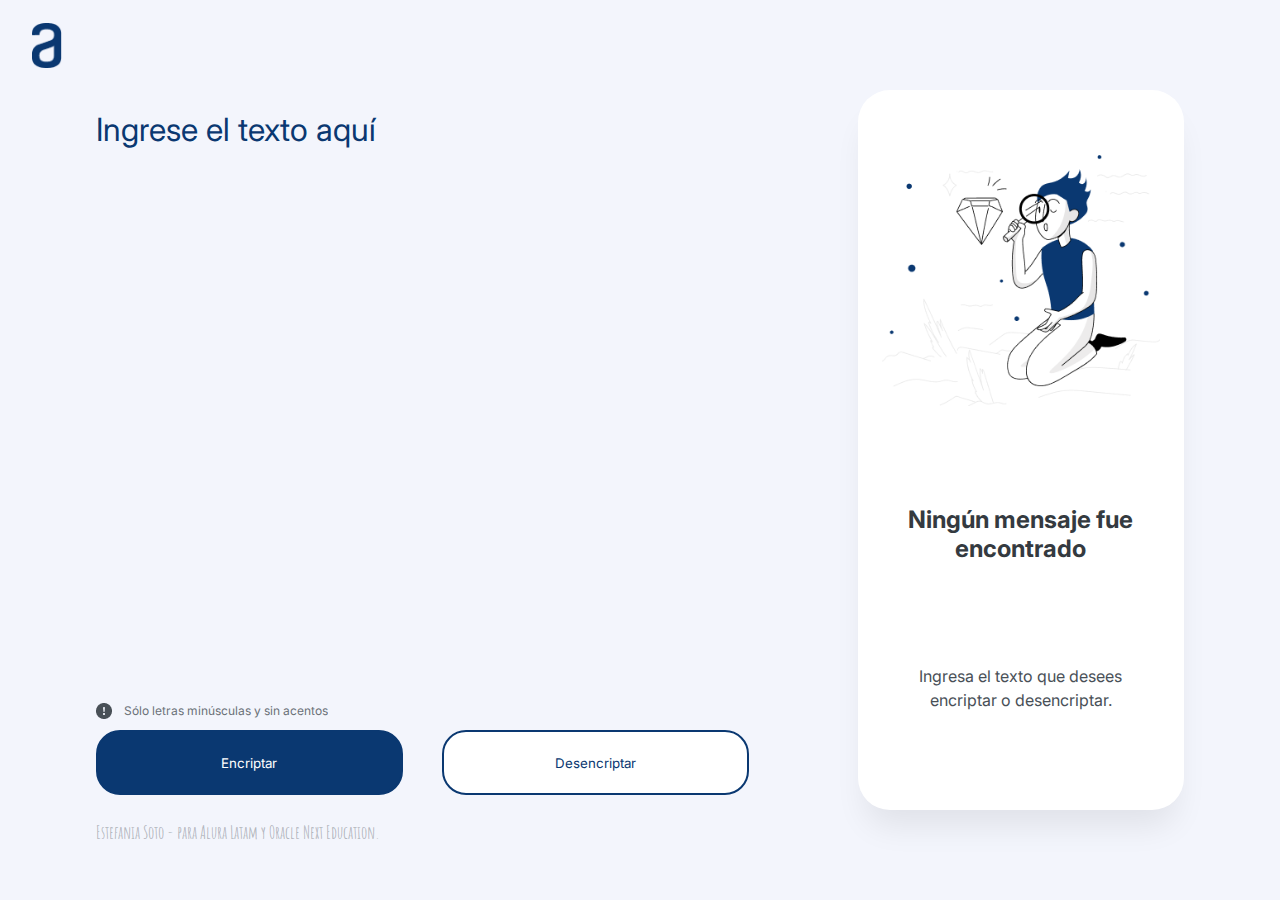
==== index.html @ 4bc2dc83 "Terminando diseño responsivo" ====
<!DOCTYPE html>
<html lang="es">
<head>
    <meta charset="UTF-8">
    <meta http-equiv="X-UA-Compatible" content="IE=edge">
    <meta name="viewport" content="width=device-width">
    <meta name='robots' content='index, follow'>
    <meta name='description' content='Encripta un texto para enviar un mensaje secreto!'>
    <link rel="shortcut icon" href="ImgEncriptador/Text.png">
    <link rel="stylesheet" href="styleEncriptador.css"/>
    <link rel="stylesheet" href="styleEncriptadorQuery.css">
    <link rel="preconnect" href="https://fonts.googleapis.com">
    <link rel="preconnect" href="https://fonts.gstatic.com" crossorigin>
    <link href="https://fonts.googleapis.com/css2?family=Inter:wght@100;200;400;700&display=swap" rel="stylesheet">
    <link rel="preconnect" href="https://fonts.googleapis.com">
    <link rel="preconnect" href="https://fonts.gstatic.com" crossorigin>
    <link href="https://fonts.googleapis.com/css2?family=Amatic+SC&family=Inter:wght@100;200;400;700&display=swap" rel="stylesheet">
    <!-- , initial-scale=1.0, user-scalable=no, maximum-scale=1.0, minimum-scale=1.0 --    cols="39"  rows="10"-->
    <title>Ecriptador de texto</title>
</head>
<body>
    <header>
        <img id='logoAlura' src="ImgEncriptador/LogoAlura.png" alt="Logo de Alura">
    </header>
    <main class="main">
        <section class="sectionTextoAencriptar">
            <div class='objetos-IngreseTexto'>
                <textarea oninput="validarTextarea(this)" maxlength="1500"  class="ingreseTexto" type="text"  placeholder="Ingrese el texto aquí"></textarea>
                    <div class="info" title="Se aceptan eñes, comas y puntos">    
                        <img id='infoLogo'src="ImgEncriptador/Infologo.png" alt="Icono de informacion" >
                        <p class ='infoTexto'>Sólo letras minúsculas y sin acentos</p>
                    </div> 
                    <div class="botones">
                        <button disabled="" onclick="btnEncriptar()"  class="boton botonEncriptar">Encriptar</button>
                        <button disabled="" onclick="btnDesencriptar()" class="boton botonDesencriptar">Desencriptar</button>
                    </div>
            </div>   
        </section>
        <section class="sectionTextoFinalizado">
            <div class='objetos-textoFinalizado'>
                <img class='muneco' src="ImgEncriptador/Muneco.png" alt="Imagen ilustrativa">
                <h3 class="ningunMensaje">Ningún mensaje fue encontrado</h3>
                <p class='ningunMensaje2'>Ingresa el texto que desees encriptar o desencriptar.</p>
                <textarea  class="resultado"></textarea>
                <button onclick="copy()" class="boton botonCopiar">Copiar</button>
            </div>
           
        </section>
    </main>
    <footer>
        <h3 class="autor">Estefania Soto - para Alura Latam y Oracle Next Education.</h3>
    </footer>
        

</body>
<script src="scriptEncriptador.js"></script>
</html>

<!-- cols="35" rows="15" -->
---- styleEncriptador.css ----
*{
    margin: 0;
    padding: 0;
    box-sizing: border-box;
}
header{
    display: flex;
    position: static;
    width: 95%;
    margin: auto;
    height: 10vh;
    top: 0px;
}
#logoAlura{
    position: relative;
    left: 0%;
    height: 50%;
    margin: auto 0px;
}
.main{
    display: flex;
    flex-direction: row;
    justify-content: space-between;
    margin:auto;
    position: static;
    width: 85vw;
    height: 80vh;
    top: 0px;
}

body{
    background-color: #f3f5fc;
}
.sectionTextoAencriptar{
    width: 60%;
    display: flex;
    height: 100%;
    flex-direction: column;
}
.objetos-IngreseTexto{
    height: 100%;
    display: flex;
    flex-direction: column;
    justify-content: space-between;
}
.ingreseTexto{
    position: static;
    background-color: transparent;
    font-family: 'Inter' ;
    font-style: normal;
    font-weight: 400;
    font-size: 32px;
    height: 85%;
    border: 0;
    outline: none;
    resize: none;
    color: #0A3871;
    float: left;
    width: 100%;
    min-height: 205px;
    margin: 20px auto 5px 0px;
}
.ingreseTexto.invalido {
    outline: solid 3px rgba(255, 1, 5, 0.5) ;
    border-radius: 3px;
    box-shadow: 2px 2px 1px 1px #79797950;
    animation: shake 300ms;
}
@keyframes shake {
    25% {transform: translateX(4px);}
    50% {transform: translateX(-4px);}
    75% {transform: translateX(4px);}
}
.ingreseTexto::-webkit-scrollbar {
    -webkit-appearance: none;
}

.ingreseTexto::-webkit-scrollbar:vertical {
    width:10px;
}

.ingreseTexto::-webkit-scrollbar-button:increment,.ingreseTexto::-webkit-scrollbar-button {
    display: none;
} 

.ingreseTexto::-webkit-scrollbar:horizontal {
    height: 10px;
}

.ingreseTexto::-webkit-scrollbar-thumb {
    background-color: #797979;
    border-radius: 20px;
    border: 2px solid #f1f2f3;
}

.ingreseTexto::-webkit-scrollbar-track {
    border-radius: 10px;  
}

::placeholder { 
    color: #0A3871; 
    text-align: start;
}
#infoLogo{
    width: 16px;
    display: inline-block;
    vertical-align: middle;
}
.info{
    position: static;
    margin: 10px 0px;
}
.infoTexto{
    display: inline-block;
    font-family: 'Inter';
    font-size: 12px;
    line-height: 150%;
    color: #495057;
    opacity: 0.8;
    margin: 0px 8px;
    cursor: default;
    vertical-align: middle;
}
.boton{
    font-family: 'Inter';
    font-style: normal;
    height: 65px;
    border-style: solid;
    border-radius: 24px;
    position: static;
    cursor: pointer;
    
}
.botones{
    display:flex;
    position: static;
    width: 100%;
    justify-content:space-between;
    padding: 0px 0px 15px 0px;
}
.botonEncriptar{
    background-color: #0A3871;
    color:#FFFFFF;
    border-color: #0A3871;
    width: 47%;
    bottom: 0px;
    left: 10px;
}
.botonEncriptar:active{
    background-color: #84a8d8;
    border-color: #84a8d8;}

.botonDesencriptar{
    color: #0A3871;
    border-color: #0A3871;
    bottom: 0px;
    width: 47%;
    background-color: #FFFFFF;
}
.botonDesencriptar:active{
    border-color: #84a8d8;
    color: #84a8d8;
}
.sectionTextoFinalizado{   
    position: static;
    display: flex;
    flex-direction: column;
    width: 30%;
    height: 100%;
    float: right;    
    background: #FFFFFF;
    box-shadow: 0px 24px 32px -8px rgba(0, 0, 0, 0.08);
    border-radius: 32px;
    text-align: center;
}
.objetos-textoFinalizado{
    height: 100%;
    display: flex;
    flex-direction: column;
    justify-content: space-between;
    margin: auto;
}
.muneco{
    position: relative;
    width: 85%;
    margin: 20% auto 0% auto;
}
.ningunMensaje{
    position: relative;
    width: 80%;
    margin: 3% auto;
    font-family: 'Inter';
    font-size: 24px;
    line-height: 120%;
    text-align: center;
    color: #343A40;
    cursor: default;
}
.ningunMensaje2{
    position: relative;
    width: 80%;
    margin: 0% auto 30% auto;
    font-family: 'Inter';
    font-style: normal;
    font-weight: 400;
    font-size: 16px;
    line-height: 150%;
    text-align: center;
    color: #495057;
    cursor: default;
}
.resultado{
    display: none;
    margin: 5% auto;
    font-size: 24px;
    color:#495057;
    position:static;
    background-color: transparent;
    border: 0;
    width: 100%;
    height: 75%;
    outline: none;
    resize: none;
}
.resultado::-webkit-scrollbar {
    -webkit-appearance: none;
}

.resultado::-webkit-scrollbar:vertical {
    width:10px;
}

.resultado::-webkit-scrollbar-button:increment,.resultado::-webkit-scrollbar-button {
    display: none;
} 

.resultado::-webkit-scrollbar:horizontal {
    height: 10px;
}

.resultado::-webkit-scrollbar-thumb {
    background-color: #797979;
    border-radius: 20px;
    border: 2px solid #f1f2f3;
}

.resultado::-webkit-scrollbar-track {
    border-radius: 10px;  
}

.botonCopiar{
    display: none;
    position: relative;
    color: #0A3871;
    border-color: #0A3871;
    bottom: 0%;
    width: 100%;
    background-color: #FFFFFF;
    margin: 15px auto;
}
.botonCopiar:active{
    color: #84a8d8;
    border-color: #84a8d8;
}


footer{
    position: static;
    display: flex;
    font-family: 'Amatic SC';
    font-style: normal;
    font-weight: 100;
    font-size: 15px;
    color: #49505760;
    cursor: default;
    margin: auto;
    width: 85%;
    height: 10vh;
}
.autor{
    padding: 1% 0%;
}
---- styleEncriptadorQuery.css ----
@media screen and (max-width: 1200px) {
    .resultado{
        width: 85%;
    }
    .botonCopiar{
        width: 85%;
    }
    .objetos-textoFinalizado{
        width: 90%;
        display: flex;
        flex-direction: column;
        justify-content: space-evenly;
        margin: auto;
    }
}


@media screen and (max-width: 780px) {
    header{
        height: 10vh;
    }
    .main{
        display: flex;
        flex-direction: column;
        height: auto;
    }

    .sectionTextoAencriptar{
        width: 100%;
        height: 65vh;
    }

    .ingreseTexto{
        height: 85%;
        width: 100%;
    }

    .sectionTextoFinalizado{
        width: 100%;
        min-height: 15vh;
    }

    .objetos-textoFinalizado{
        justify-content: space-evenly;
        width: 100%;
    }

    .resultado{
        width: 90%;
        min-height: 20vh;
        max-height: fit-content;
    }

    .muneco{
        display: none;
    }

    .ningunMensaje{
        width: 100%;
        margin: 0%;
        width: 90%;
        align-self: center;
        font-size: 18px;
    }
    .ningunMensaje2{
        width: 100%;
        margin: 0%;
        width: 90%;
        align-self: center;
        font-size: 16px;
    }

    .botonCopiar{
        width: 90%;
    }

    .autor{
        align-self: center;
    }
    footer{
        justify-content: center;
        font-size: 80%;

    }
}

@media screen and (max-width: 480px) {
    header{
        height: 8vh;
    }
    .sectionTextoAencriptar{
        height: 92vh;
    }
    .botones{
        display:flex;
        flex-direction: column;
        position: static;
        width: 100%;
        justify-content:space-between;
    }
    .boton{
        width: 100%;
        margin: 8px 0px;
    }
    .botonCopiar{
        width: 90%;
        align-self: center;
    }
    .ningunMensaje{
        font-size: 90%;
        width: 90%;
        align-self: center;
    }
    .ningunMensaje2{
        font-size: 85%;
        width: 90%;
        align-self: center;
    }
}
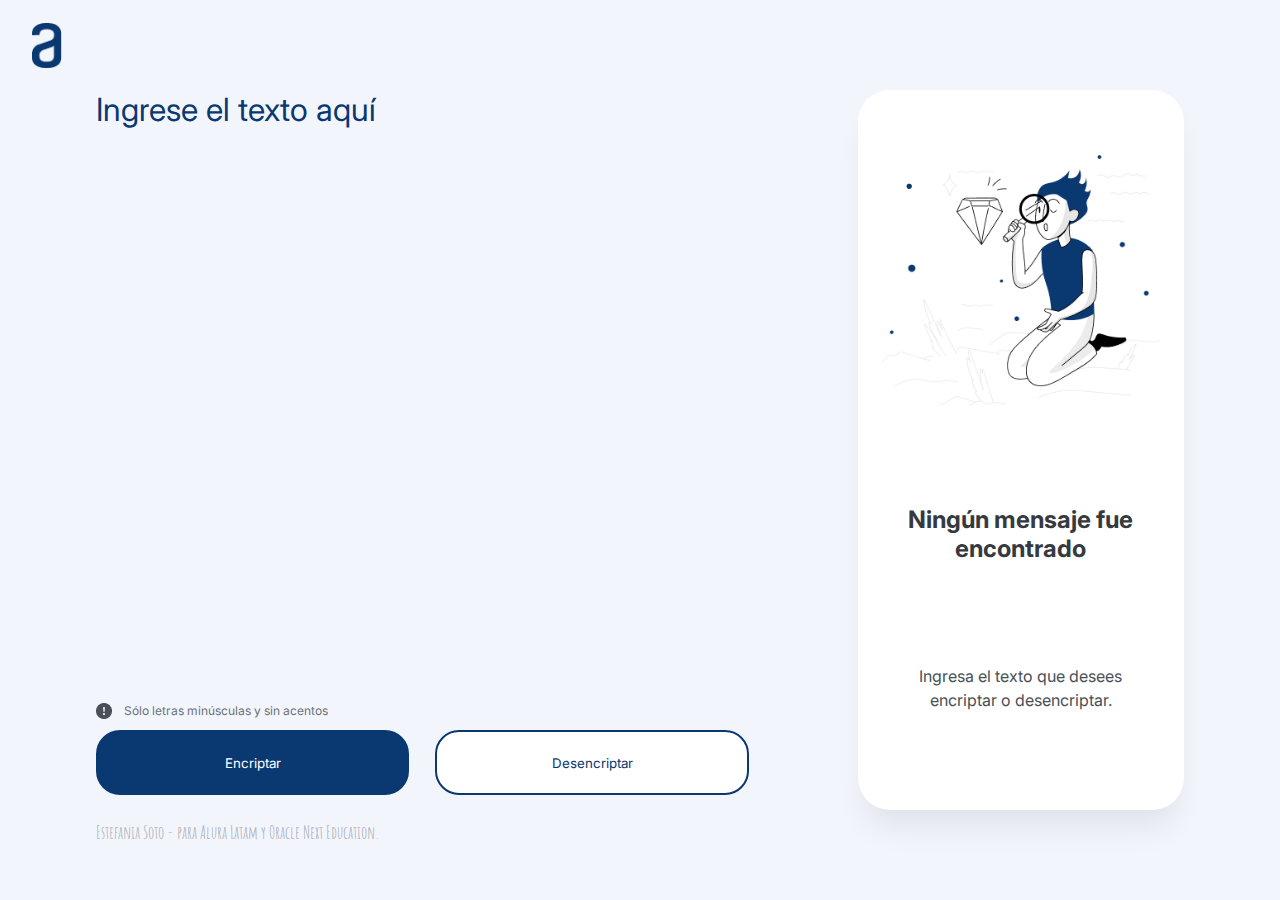
==== commit 8d526734: "Tercera prueba para diseno responsive" ====
--- a/index.html
+++ b/index.html
@@ -3,7 +3,8 @@
 <head>
     <meta charset="UTF-8">
     <meta http-equiv="X-UA-Compatible" content="IE=edge">
-    <meta name="viewport" content="width=device-width">
+    <meta name="viewport" content="width=device-width, initial-scale=1, user-scalable=no">
+    <meta name="HandheldFriendly" content="true">
     <meta name='robots' content='index, follow'>
     <meta name='description' content='Encripta un texto para enviar un mensaje secreto!'>
     <link rel="shortcut icon" href="ImgEncriptador/Text.png">
--- a/styleEncriptador.css
+++ b/styleEncriptador.css
@@ -58,7 +58,7 @@
     float: left;
     width: 100%;
     min-height: 205px;
-    margin: 20px auto 5px 0px;
+    padding: 20px auto 5px 0px;
 }
 .ingreseTexto.invalido {
     outline: solid 3px rgba(255, 1, 5, 0.5) ;
@@ -142,7 +142,7 @@
     background-color: #0A3871;
     color:#FFFFFF;
     border-color: #0A3871;
-    width: 47%;
+    width: 48%;
     bottom: 0px;
     left: 10px;
 }
@@ -154,7 +154,7 @@
     color: #0A3871;
     border-color: #0A3871;
     bottom: 0px;
-    width: 47%;
+    width: 48%;
     background-color: #FFFFFF;
 }
 .botonDesencriptar:active{
--- a/styleEncriptadorQuery.css
+++ b/styleEncriptadorQuery.css
@@ -14,30 +14,32 @@
     }
 }
 
-
 @media screen and (max-width: 780px) {
     header{
-        height: 10vh;
+        height: 8vh;
     }
     .main{
+        height: 85vh;
         display: flex;
         flex-direction: column;
-        height: auto;
     }
 
     .sectionTextoAencriptar{
         width: 100%;
-        height: 65vh;
+        height: 65%;
     }
 
     .ingreseTexto{
-        height: 85%;
+        height: 75%;
         width: 100%;
     }
+    /* .botones{
+        height:25%;
+    } */
 
     .sectionTextoFinalizado{
         width: 100%;
-        min-height: 15vh;
+        height: 35%;
     }
 
     .objetos-textoFinalizado{
@@ -56,14 +58,12 @@
     }
 
     .ningunMensaje{
-        width: 100%;
         margin: 0%;
         width: 90%;
         align-self: center;
         font-size: 18px;
     }
     .ningunMensaje2{
-        width: 100%;
         margin: 0%;
         width: 90%;
         align-self: center;
@@ -78,42 +78,100 @@
         align-self: center;
     }
     footer{
+        height: 5vh;
         justify-content: center;
         font-size: 80%;
 
     }
-}
+} 
 
-@media screen and (max-width: 480px) {
+
+@media screen and (max-width: 520px) {
     header{
-        height: 8vh;
+        height: 7vh;
     }
+    .main{
+        height: 89vh;
+        width: 95vw;
+        justify-content: center;
+        align-items: center;
+    }
+
     .sectionTextoAencriptar{
-        height: 92vh;
+        width: 90%;
+        height: 65%;
+
+    }
+    .objetos-IngreseTexto{
+        width: 100%;
+    }
+    .ingreseTexto{
+        height: 60%;
     }
     .botones{
         display:flex;
         flex-direction: column;
         position: static;
         width: 100%;
-        justify-content:space-between;
+        height: 30%;
+        justify-content:space-evenly;
+        padding: 0px 0px 10px 0px;
     }
     .boton{
         width: 100%;
-        margin: 8px 0px;
+        margin: 3px 0px;
+    }
+
+    .sectionTextoFinalizado{
+        width: 90%;
+        height: 35%;
+    }
+    .objetos-textoFinalizado{
+        justify-content: center;
+        align-items: center;
+        width: 90%;
+    }
+    .ningunMensaje{
+        width: 100%;
+        align-self: center;
+        font-size: 20px;
+        margin: 10px 0px;
+    }
+    .ningunMensaje2{
+        width: 100%;
+        font-size: 18px;
+        align-self: center;
+        margin:10px 0px;
     }
     .botonCopiar{
-        width: 90%;
+        width: 100%;
         align-self: center;
+        margin: 0px 0px 15px 0px;
+        height: 65px;
     }
-    .ningunMensaje{
-        font-size: 90%;
-        width: 90%;
-        align-self: center;
-    }
-    .ningunMensaje2{
-        font-size: 85%;
-        width: 90%;
-        align-self: center;
+    footer{
+        height: 4vh;
+        justify-content: center;
     }
 }
+
+@media screen and (max-width: 325px) {
+    header{
+        height: 10vh;
+    }.main{
+        height: auto;
+    }
+    .sectionTextoAencriptar{
+        height: 70%;
+    }
+    .sectionTextoFinalizado{
+        height: 30%;
+    }
+    footer{
+        padding: 10px 0px;
+        margin: auto;
+    }
+}
+
+
+
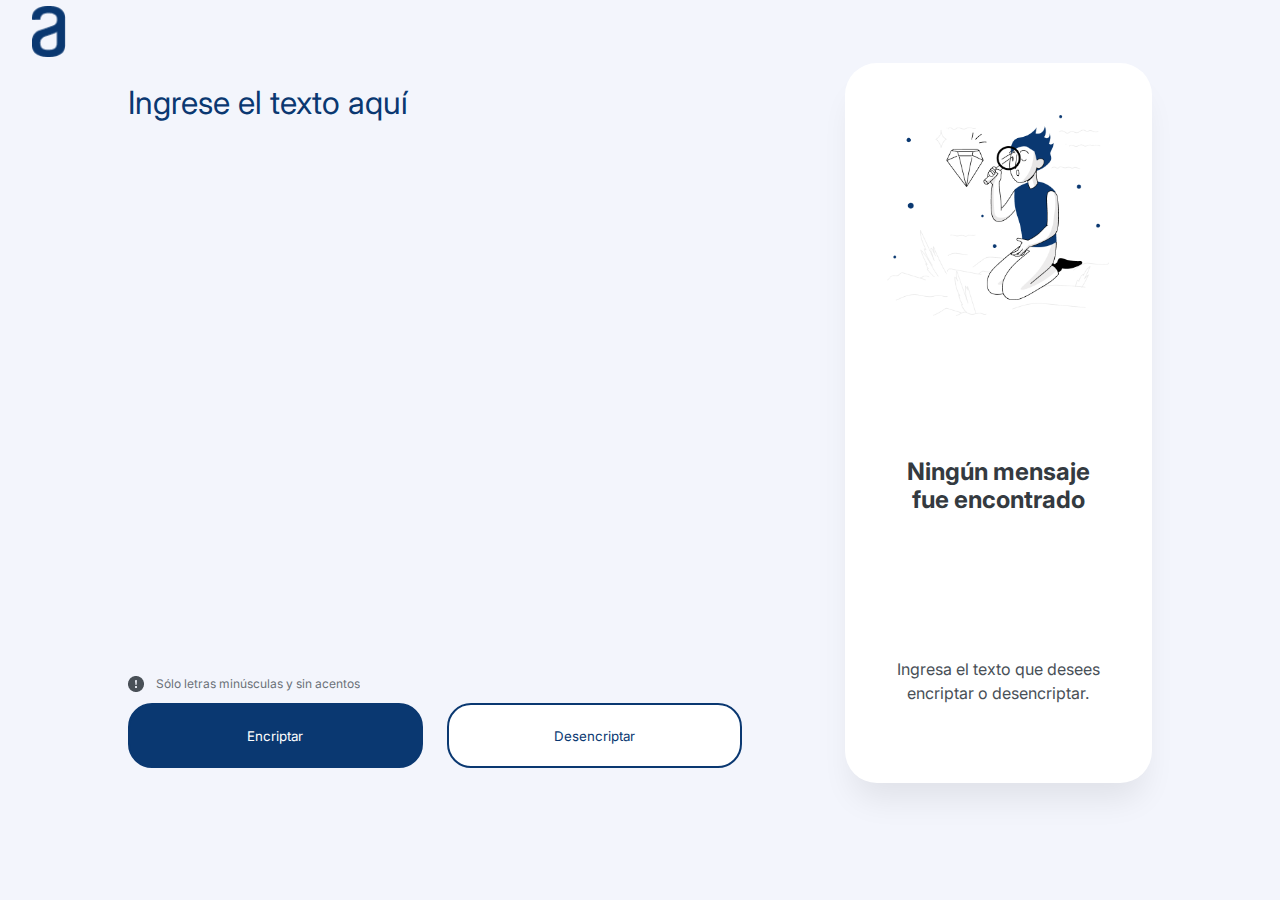
==== commit 59d43f46: "Sexta prueba" ====
--- a/index.html
+++ b/index.html
@@ -48,13 +48,11 @@
            
         </section>
     </main>
-    <footer>
+    <!-- <footer>
         <h3 class="autor">Estefania Soto - para Alura Latam y Oracle Next Education.</h3>
-    </footer>
+    </footer> -->
         
 
 </body>
 <script src="scriptEncriptador.js"></script>
 </html>
-
-<!-- cols="35" rows="15" -->--- a/styleEncriptador.css
+++ b/styleEncriptador.css
@@ -8,13 +8,13 @@
     position: static;
     width: 95%;
     margin: auto;
-    height: 10vh;
+    height: 7vh;
     top: 0px;
 }
 #logoAlura{
     position: relative;
     left: 0%;
-    height: 50%;
+    height: 80%;
     margin: auto 0px;
 }
 .main{
@@ -23,7 +23,7 @@
     justify-content: space-between;
     margin:auto;
     position: static;
-    width: 85vw;
+    width: 80vw;
     height: 80vh;
     top: 0px;
 }
@@ -58,7 +58,7 @@
     float: left;
     width: 100%;
     min-height: 205px;
-    padding: 20px auto 5px 0px;
+    margin: 20px auto 5px 0px;
 }
 .ingreseTexto.invalido {
     outline: solid 3px rgba(255, 1, 5, 0.5) ;
@@ -175,6 +175,7 @@
 }
 .objetos-textoFinalizado{
     height: 100%;
+    width: 85%;
     display: flex;
     flex-direction: column;
     justify-content: space-between;
@@ -264,7 +265,7 @@
 }
 
 
-footer{
+/* footer{
     position: static;
     display: flex;
     font-family: 'Amatic SC';
@@ -274,9 +275,10 @@
     color: #49505760;
     cursor: default;
     margin: auto;
-    width: 85%;
-    height: 10vh;
+    width: 80vw;
+    height: 3vh;
+    /* justify-content: center; */
 }
 .autor{
     padding: 1% 0%;
-}+} */--- a/styleEncriptadorQuery.css
+++ b/styleEncriptadorQuery.css
@@ -16,30 +16,29 @@
 
 @media screen and (max-width: 780px) {
     header{
-        height: 8vh;
+        height: 7vh;
     }
     .main{
-        height: 85vh;
+        height: 80vh;
         display: flex;
         flex-direction: column;
     }
 
     .sectionTextoAencriptar{
         width: 100%;
-        height: 65%;
+        height: 60%;
     }
 
     .ingreseTexto{
         height: 75%;
         width: 100%;
+        margin:0;
     }
-    /* .botones{
-        height:25%;
-    } */
 
     .sectionTextoFinalizado{
         width: 100%;
-        height: 35%;
+        height: 40%;
+        margin:10px 0px;
     }
 
     .objetos-textoFinalizado{
@@ -49,8 +48,9 @@
 
     .resultado{
         width: 90%;
-        min-height: 20vh;
+        min-height: 15vh;
         max-height: fit-content;
+        margin: 10px auto;
     }
 
     .muneco{
@@ -72,17 +72,19 @@
 
     .botonCopiar{
         width: 90%;
+        height: 30%;
+        margin:0px auto;
     }
 
     .autor{
         align-self: center;
     }
-    footer{
-        height: 5vh;
+    /* footer{
+        height: 3vh;
         justify-content: center;
         font-size: 80%;
 
-    }
+    } */
 } 
 
 
@@ -90,8 +92,11 @@
     header{
         height: 7vh;
     }
+    #logoAlura{
+        height: 60%;
+    }
     .main{
-        height: 89vh;
+        height: 80vh;
         width: 95vw;
         justify-content: center;
         align-items: center;
@@ -107,6 +112,7 @@
     }
     .ingreseTexto{
         height: 60%;
+        margin: 0;
     }
     .botones{
         display:flex;
@@ -149,17 +155,21 @@
         margin: 0px 0px 15px 0px;
         height: 65px;
     }
-    footer{
-        height: 4vh;
+    /* footer{
+        height: 3vh;
         justify-content: center;
-    }
+    } */
 }
 
 @media screen and (max-width: 325px) {
     header{
-        height: 10vh;
-    }.main{
-        height: auto;
+        height: 7vh;
+    }
+    .main{
+        height: 130vh;
+    }
+    #logoAlura{
+        height: 50%;
     }
     .sectionTextoAencriptar{
         height: 70%;
@@ -167,10 +177,10 @@
     .sectionTextoFinalizado{
         height: 30%;
     }
-    footer{
+    /* footer{
         padding: 10px 0px;
         margin: auto;
-    }
+    } */
 }
 
 
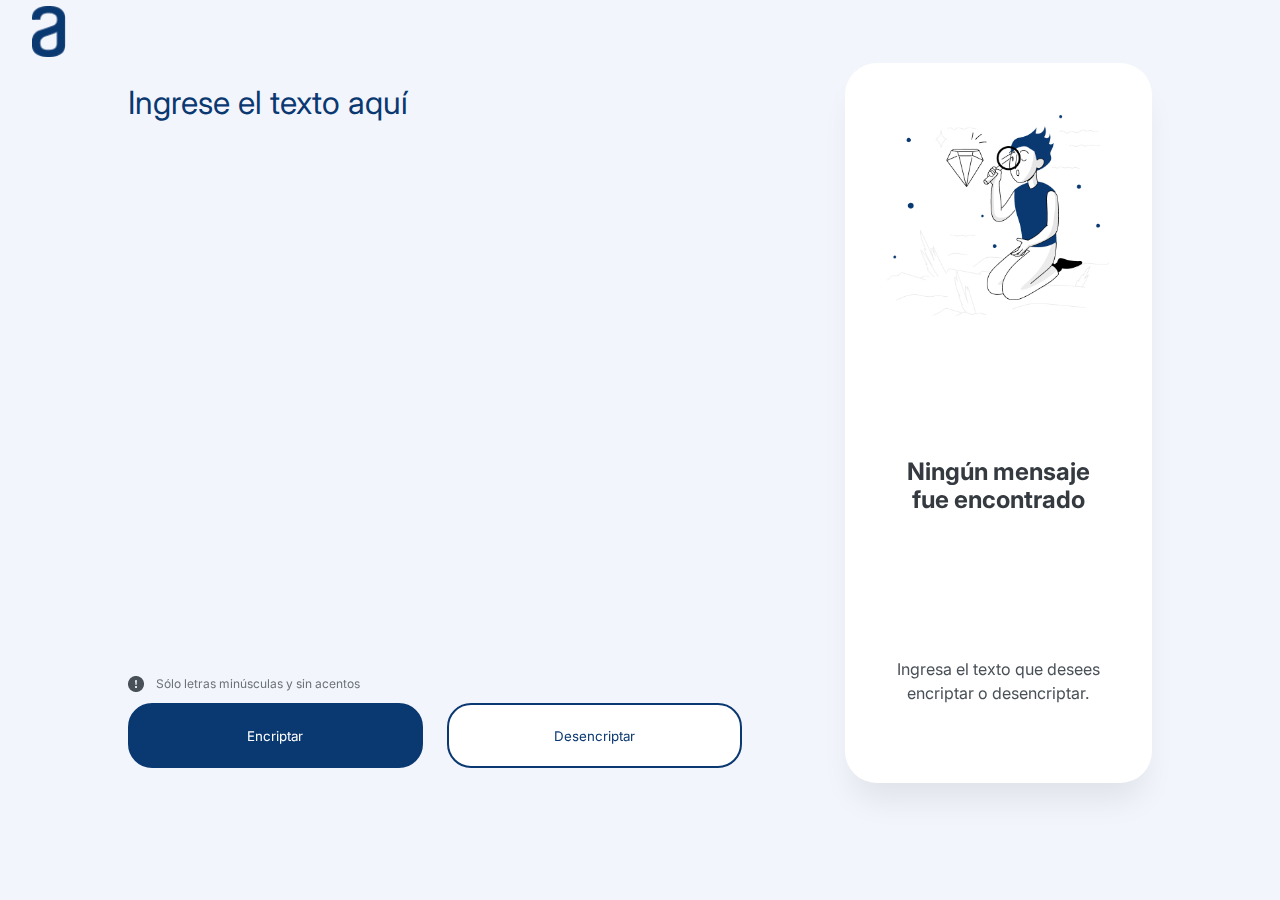
==== commit 9808176b: "Focus en textarea" ====
--- a/index.html
+++ b/index.html
@@ -32,8 +32,8 @@
                         <p class ='infoTexto'>Sólo letras minúsculas y sin acentos</p>
                     </div> 
                     <div class="botones">
-                        <button disabled="" onclick="btnEncriptar()"  class="boton botonEncriptar">Encriptar</button>
-                        <button disabled="" onclick="btnDesencriptar()" class="boton botonDesencriptar">Desencriptar</button>
+                        <button tabindex="0" type="submit" disabled="" onclick="btnEncriptar()"  class="boton botonEncriptar">Encriptar</input>
+                        <button tabindex="0" disabled="" onclick="btnDesencriptar()" class="boton botonDesencriptar">Desencriptar</button>
                     </div>
             </div>   
         </section>
--- a/styleEncriptador.css
+++ b/styleEncriptador.css
@@ -265,7 +265,7 @@
 }
 
 
-/* footer{
+ /* footer{
     position: static;
     display: flex;
     font-family: 'Amatic SC';
@@ -277,8 +277,8 @@
     margin: auto;
     width: 80vw;
     height: 3vh;
-    /* justify-content: center; */
-}
-.autor{
+    justify-content: center; 
+}
+ .autor{
     padding: 1% 0%;
 } */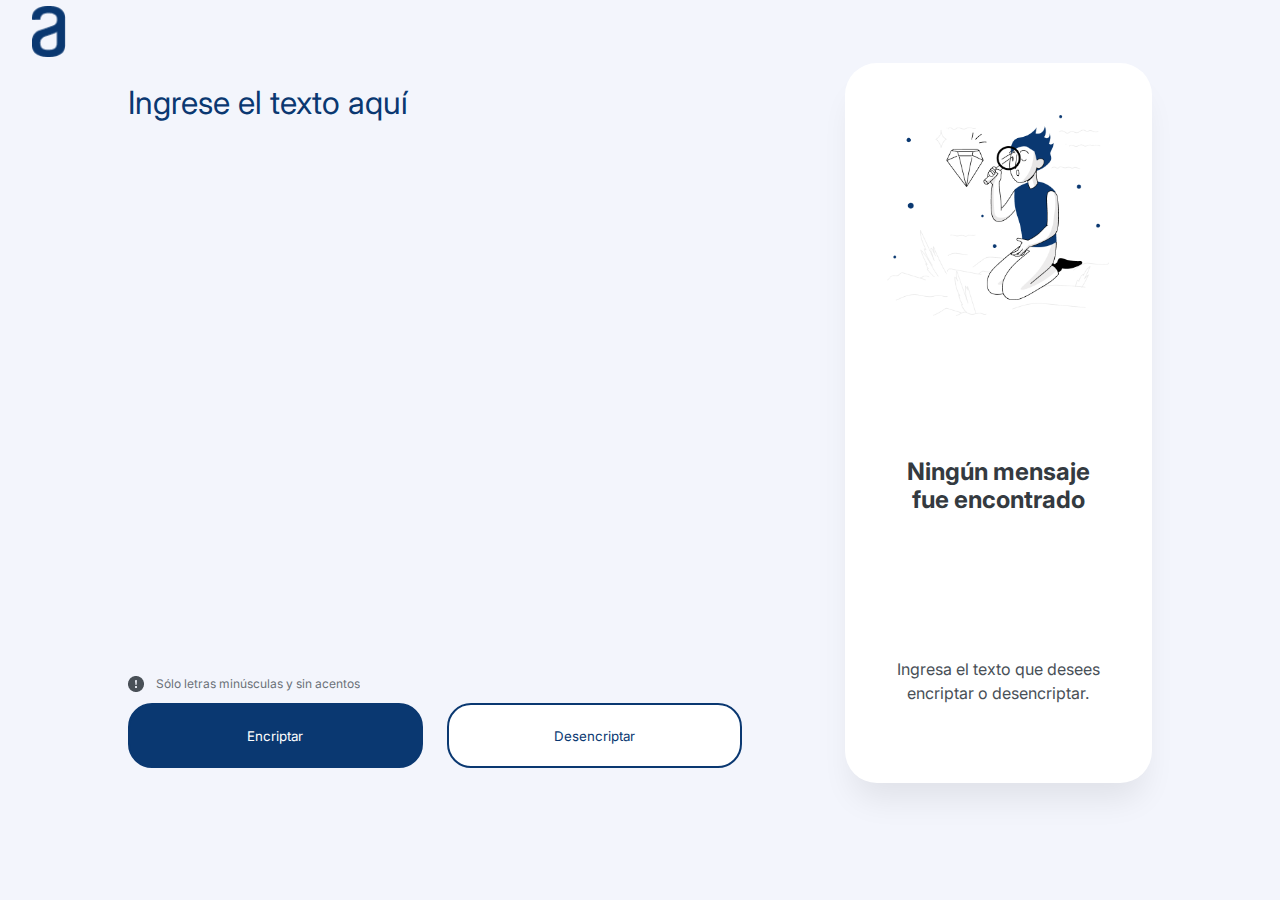
==== commit 7ca0aa55: "Encriptador finalizado 15.05.22" ====
--- a/index.html
+++ b/index.html
@@ -32,8 +32,8 @@
                         <p class ='infoTexto'>Sólo letras minúsculas y sin acentos</p>
                     </div> 
                     <div class="botones">
-                        <button tabindex="0" type="submit" disabled="" onclick="btnEncriptar()"  class="boton botonEncriptar">Encriptar</input>
-                        <button tabindex="0" disabled="" onclick="btnDesencriptar()" class="boton botonDesencriptar">Desencriptar</button>
+                        <button disabled="" onclick="btnEncriptar()"  class="boton botonEncriptar">Encriptar</button>
+                        <button disabled="" onclick="btnDesencriptar()" class="boton botonDesencriptar">Desencriptar</button>
                     </div>
             </div>   
         </section>
